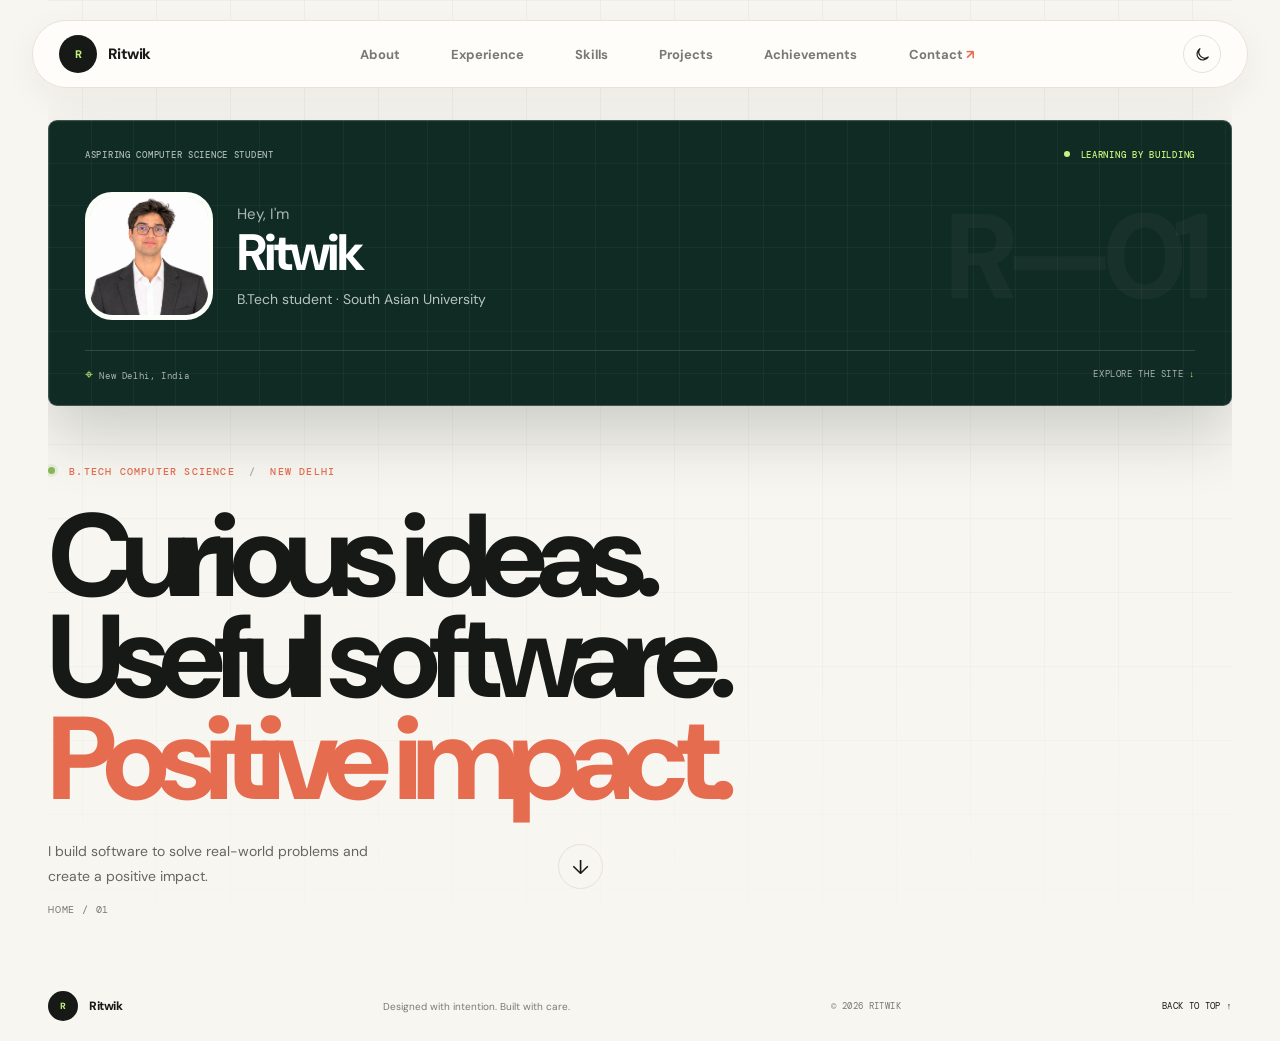
==== index.html @ ce810cea "Uploaded all the necessary files of my Portfolio" ====
<!doctype html>
<html lang="en">
  <head>
    <meta charset="UTF-8" />
    <meta name="viewport" content="width=device-width, initial-scale=1.0" />
    <meta name="description" content="Ritwik's portfolio: software projects, academic journey, and achievements." />
    <meta name="theme-color" content="#f8f6f1" />
    <title>Ritwik — Portfolio</title>
    <link rel="preconnect" href="https://fonts.googleapis.com" />
    <link rel="preconnect" href="https://fonts.gstatic.com" crossorigin />
    <link href="https://fonts.googleapis.com/css2?family=DM+Mono:wght@400;500&family=DM+Sans:wght@400;500;600;700;800&display=swap" rel="stylesheet" />
    <link rel="stylesheet" href="styles.css" />
    <script src="script.js" defer></script>
  </head>
  <body>
    <header class="site-header">
      <a class="brand" href="index.html" aria-label="Ritwik, home"><span class="brand-mark">R</span><span>Ritwik</span></a>
      <nav class="site-nav" id="primary-nav" aria-label="Main navigation">
        <a href="about.html">About</a>
        <a href="experience.html">Experience</a>
        <a href="skills.html">Skills</a>
        <a href="projects.html">Projects</a>
        <a href="achievements.html">Achievements</a>
        <a href="contact.html">Contact <span class="nav-arrow" aria-hidden="true">↗</span></a>
      </nav>
      <button class="theme-toggle" type="button" aria-label="Switch to dark mode" aria-pressed="false">
        <svg class="theme-icon theme-icon-moon" viewBox="0 0 24 24" aria-hidden="true"><path d="M20.2 15.6A8.5 8.5 0 0 1 8.4 3.8 8.6 8.6 0 1 0 20.2 15.6Z" /></svg>
        <svg class="theme-icon theme-icon-sun" viewBox="0 0 24 24" aria-hidden="true"><circle cx="12" cy="12" r="4" /><path d="M12 2v2m0 16v2M4.93 4.93l1.42 1.42m11.3 11.3 1.42 1.42M2 12h2m16 0h2M4.93 19.07l1.42-1.42m11.3-11.3 1.42-1.42" /></svg>
      </button>
      <button class="menu-toggle" type="button" aria-expanded="false" aria-controls="primary-nav">
        <span class="sr-only">Toggle navigation</span><span></span><span></span>
      </button>
    </header>

    <main>
      <section class="hero section-shell" id="home">
        <div class="hero-grid" aria-hidden="true"></div>
        <div class="floating-note note-database" aria-hidden="true">
          <svg viewBox="0 0 48 48" fill="none"><ellipse cx="24" cy="11" rx="14" ry="6" /><path d="M10 11v24c0 3.4 6.3 6 14 6s14-2.6 14-6V11M10 23c0 3.4 6.3 6 14 6s14-2.6 14-6" /></svg>
        </div>
        <div class="floating-note note-code" aria-hidden="true">&lt;/&gt;</div>
        <div class="floating-note note-spark" aria-hidden="true">
          <svg viewBox="0 0 48 48" fill="none"><path d="M24 4 28 20l16 4-16 4-4 16-4-16-16-4 16-4 4-16Z" /></svg>
        </div>
        <aside class="profile-card" aria-label="Introduction">
          <div class="card-topline"><span>ASPIRING COMPUTER SCIENCE STUDENT</span><span class="live-label"><span></span> LEARNING BY BUILDING</span></div>
          <div class="profile-main">
            <div class="avatar" aria-hidden="true">
              <span>R</span><img class="avatar-photo" src="main_img.PNG" alt="" /><span class="avatar-orbit"></span>
            </div>
            <div class="profile-intro">
              <p class="profile-greeting">Hey, I'm</p>
              <h2>Ritwik</h2>
              <p>B.Tech student · South Asian University</p>
            </div>
          </div>
          <div class="card-footer"><span><span class="pin-icon" aria-hidden="true">⌖</span> New Delhi, India</span><span>EXPLORE THE SITE <span aria-hidden="true">↓</span></span></div>
          <div class="card-decoration" aria-hidden="true">R—01</div>
        </aside>
        <div class="hero-copy">
          <p class="eyebrow"><span class="status-dot"></span> B.TECH COMPUTER SCIENCE <span class="eyebrow-divider">/</span> NEW DELHI</p>
          <h1>Curious ideas.<br />Useful software.<br /><span>Positive impact.</span></h1>
          <div class="hero-bottom">
            <p class="hero-description">I build software to solve real-world problems and create a positive impact.</p>
            <a class="round-link" href="projects.html" aria-label="Explore my projects"><span aria-hidden="true">↓</span></a>
          </div>
        </div>
        <div class="hero-index" aria-hidden="true">HOME / 01</div>
      </section>
    </main>

    <footer class="site-footer section-shell">
      <a class="brand footer-brand" href="index.html"><span class="brand-mark">R</span><span>Ritwik</span></a>
      <p>Designed with intention. Built with care.</p>
      <span>© <span id="current-year">2026</span> RITWIK</span>
      <a class="back-top" href="index.html">BACK TO TOP ↑</a>
    </footer>
  </body>
</html>
---- styles.css ----
:root {
  color-scheme: light;
  --paper: #f8f6f1;
  --ink: #171916;
  --muted: #777a72;
  --line: #e6e2d9;
  --orange: #e66c4f;
  --lime: #c5f47c;
  --forest: #102a24;
  --header-bg: rgba(255, 254, 251, .88);
  --surface: #fffefa;
  --section-alt: #f0eee7;
  --contact-bg: #ebe8de;
  --body-muted: #65675f;
  --tag-text: #72736a;
  --tag-border: #e4e1d9;
  --card-bg: rgba(255, 255, 255, .82);
  --feature-card-bg: linear-gradient(110deg, #fbf0df, #fffdfa 70%);
  --pill-bg: rgba(255, 255, 255, .7);
  --pill-ink: #102a24;
  --mark-bg: #fff;
  --grid-line: rgba(60, 55, 45, .045);
  --mono: "DM Mono", "Courier New", monospace;
  --sans: "DM Sans", Arial, sans-serif;
}

:root[data-theme="dark"] {
  color-scheme: dark;
  --paper: #121714;
  --ink: #f1f0e9;
  --muted: #b4b9b1;
  --line: #343c36;
  --orange: #f18469;
  --forest: #0c2821;
  --header-bg: rgba(27, 33, 29, .92);
  --surface: #1b211d;
  --section-alt: #1a211c;
  --contact-bg: #171d19;
  --body-muted: #c1c5bd;
  --tag-text: #c1c6bd;
  --tag-border: #3a433c;
  --card-bg: rgba(255, 255, 255, .045);
  --feature-card-bg: linear-gradient(110deg, #302a22, #242923 70%);
  --pill-bg: #29332c;
  --pill-ink: #e0e9df;
  --mark-bg: #29332c;
  --grid-line: rgba(220, 230, 215, .055);
}

* { box-sizing: border-box; }
html { scroll-behavior: smooth; scroll-padding-top: 100px; }
body {
  margin: 0;
  background: var(--paper);
  color: var(--ink);
  font-family: var(--sans);
  -webkit-font-smoothing: antialiased;
}
a { color: inherit; text-decoration: none; }
button { font: inherit; }
.sr-only {
  position: absolute;
  width: 1px;
  height: 1px;
  padding: 0;
  margin: -1px;
  overflow: hidden;
  clip: rect(0, 0, 0, 0);
  white-space: nowrap;
  border: 0;
}
.section-shell { width: min(1200px, calc(100% - 96px)); margin-inline: auto; }
.site-header {
  z-index: 20;
  position: absolute;
  top: 20px;
  left: 50%;
  transform: translateX(-50%);
  width: min(1240px, calc(100% - 64px));
  height: 68px;
  padding: 0 26px;
  display: flex;
  align-items: center;
  justify-content: space-between;
  border: 1px solid var(--line);
  border-radius: 50px;
  background: var(--header-bg);
  box-shadow: 0 10px 35px rgba(40, 35, 25, .055);
  backdrop-filter: blur(14px);
}
.brand { display: inline-flex; align-items: center; gap: 11px; font-size: 15px; font-weight: 800; letter-spacing: -.04em; }
.brand-mark {
  width: 38px;
  height: 38px;
  display: grid;
  place-items: center;
  border-radius: 50%;
  color: var(--lime);
  background: var(--ink);
  font-size: 11px;
  letter-spacing: -.04em;
}
.site-nav { display: flex; align-items: center; gap: clamp(24px, 4vw, 52px); }
.site-nav a { color: var(--muted); font-size: 13px; font-weight: 700; transition: color .2s ease; }
.site-nav a:hover, .site-nav a:focus-visible { color: var(--orange); }
.nav-arrow { color: var(--orange); }
.theme-toggle {
  width: 38px;
  height: 38px;
  display: grid;
  place-items: center;
  flex: none;
  border: 1px solid var(--line);
  border-radius: 50%;
  color: var(--ink);
  background: transparent;
  cursor: pointer;
  transition: color .2s, background .2s, border-color .2s;
}
.theme-toggle:hover { color: var(--orange); background: var(--surface); }
.theme-toggle:focus-visible, .menu-toggle:focus-visible, .site-nav a:focus-visible, a:focus-visible { outline: 2px solid var(--orange); outline-offset: 3px; }
.theme-icon { width: 17px; height: 17px; fill: none; stroke: currentColor; stroke-linecap: round; stroke-linejoin: round; stroke-width: 1.7; }
.theme-icon-sun { display: none; }
:root[data-theme="dark"] .theme-icon-moon { display: none; }
:root[data-theme="dark"] .theme-icon-sun { display: block; }
.menu-toggle { display: none; }

.hero {
  min-height: 0;
  height: auto;
  position: relative;
  padding-top: 120px;
  padding-bottom: 78px;
  display: flex;
  flex-direction: column;
  overflow: hidden;
}
.hero-grid, .contact-grid {
  position: absolute;
  inset: 0 calc((1200px - 100vw) / 2);
  pointer-events: none;
  background-image: linear-gradient(var(--grid-line) 1px, transparent 1px), linear-gradient(90deg, var(--grid-line) 1px, transparent 1px);
  background-size: 74px 74px;
  mask-image: linear-gradient(to bottom, black 0%, rgba(0,0,0,.7) 66%, transparent 100%);
}
.hero-copy { position: relative; z-index: 2; width: 100%; margin-top: 58px; }
.eyebrow {
  margin: 0;
  color: var(--orange);
  font: 500 10px/1.5 var(--mono);
  letter-spacing: .12em;
}
.hero .eyebrow { margin-bottom: 27px; }
.status-dot, .live-label span {
  width: 7px;
  height: 7px;
  display: inline-block;
  vertical-align: 1px;
  margin-right: 7px;
  border-radius: 50%;
  background: #88b958;
  box-shadow: 0 0 0 3px rgba(136, 185, 88, .14);
}
.eyebrow-divider { padding: 0 7px; color: #aaa69d; }
.hero h1 {
  margin: 0;
  font-size: clamp(76px, 9.2vw, 118px);
  line-height: .86;
  letter-spacing: -.092em;
  font-weight: 800;
  white-space: nowrap;
}
.hero h1 span { color: var(--orange); }
.hero-bottom { display: flex; align-items: end; justify-content: space-between; max-width: 555px; margin-top: 29px; }
.hero-description { width: 330px; margin: 0; color: var(--body-muted); font-size: 14px; line-height: 1.8; }
.round-link {
  width: 45px;
  height: 45px;
  display: grid;
  place-items: center;
  flex: none;
  border: 1px solid var(--line);
  border-radius: 50%;
  font-size: 20px;
  transition: color .2s, background .2s, transform .2s;
}
.round-link:hover { color: var(--paper); background: var(--ink); transform: translateY(3px); }
.profile-card {
  position: relative;
  z-index: 3;
  width: 100%;
  min-height: 0;
  padding: 28px 36px 22px;
  overflow: hidden;
  color: #fff;
  background-color: var(--forest);
  background-image: linear-gradient(rgba(255,255,255,.035) 1px, transparent 1px), linear-gradient(90deg, rgba(255,255,255,.035) 1px, transparent 1px);
  background-size: 42px 42px;
  border: 1px solid rgba(255,255,255,.2);
  border-radius: 9px;
  box-shadow: 0 28px 65px rgba(27, 38, 29, .2);
}
.card-topline, .card-footer { position: relative; z-index: 2; display: flex; justify-content: space-between; align-items: center; }
.card-topline { color: #a7b8ae; font: 500 9px var(--mono); letter-spacing: .08em; }
.live-label { color: var(--lime); }
.live-label span { width: 6px; height: 6px; margin-right: 5px; background: var(--lime); box-shadow: none; }
.profile-main { position: relative; z-index: 2; display: flex; align-items: center; gap: 24px; margin: 31px 0 30px; }
.avatar {
  position: relative;
  width: 128px;
  height: 128px;
  display: grid;
  place-items: center;
  flex: none;
  overflow: hidden;
  border: 5px solid rgba(255,255,255,.92);
  border-radius: 27px;
  background: #d7edbd;
  color: #22402e;
}
.avatar > span:first-child { font-size: 32px; font-weight: 800; letter-spacing: -.09em; }
.avatar-photo { position: absolute; z-index: 2; inset: 0; width: 100%; height: 100%; object-fit: cover; opacity: 0; }
.avatar-photo.is-loaded { opacity: 1; }
.avatar-orbit { position: absolute; width: 120px; height: 40px; border: 1px solid rgba(34,64,46,.3); border-radius: 50%; transform: rotate(-35deg); }
.profile-greeting { margin: 0 0 1px; color: #abb9b1; font-size: 15px; }
.profile-intro h2 { margin: 0; font-size: clamp(32px, 4vw, 54px); line-height: 1.1; letter-spacing: -.06em; }
.profile-intro > p:last-child { margin: 8px 0 0; color: #b7c4bd; font-size: 14px; }
.card-footer { border-top: 1px solid rgba(255,255,255,.14); padding-top: 14px; color: #a8b7ae; font: 9px var(--mono); letter-spacing: .07em; }
.card-footer span:last-child span { color: var(--lime); }
.pin-icon { color: var(--lime); font-size: 14px; }
.card-decoration { position: absolute; right: 30px; bottom: 70px; color: rgba(255,255,255,.035); font-size: 120px; font-weight: 800; letter-spacing: -.1em; }
.hero-index { position: absolute; left: 0; bottom: 51px; color: var(--muted); font: 10px var(--mono); letter-spacing: .08em; }
.hero .floating-note {
  display: none;
}
.floating-note {
  position: absolute;
  z-index: 1;
  width: 75px;
  height: 75px;
  display: grid;
  place-items: center;
  color: #fffdf7;
  opacity: .8;
  transform: rotate(-12deg);
}
.floating-note svg { width: 42px; stroke: currentColor; stroke-width: 1.7; }
.note-database { top: 170px; right: 40px; background: #e6a181; transform: rotate(12deg); }
.note-code { top: 405px; right: 51%; background: #d7c6de; font: 18px var(--mono); transform: rotate(7deg); }
.note-spark { top: 248px; right: 9%; background: #d4dfca; transform: rotate(-9deg); }

.content-section { padding-top: 122px; padding-bottom: 126px; }
.page-main { min-height: calc(100vh - 110px); padding-top: 118px; }
.page-hero { padding-top: 36px; padding-bottom: 42px; border-bottom: 1px solid var(--line); }
.page-hero h1 { max-width: 1000px; margin: 20px 0 12px; font-size: clamp(48px, 8vw, 88px); line-height: .96; letter-spacing: -.08em; }
.page-hero h1 span { color: var(--orange); }
.page-hero > p:last-child { max-width: 720px; margin: 0; color: var(--body-muted); font-size: 15px; line-height: 1.8; }
.page-content { padding-top: 54px; padding-bottom: 90px; }
.page-main .projects { padding-top: 0; padding-bottom: 90px; }
.page-main .credentials { padding-top: 0; padding-bottom: 90px; }
.page-main .contact-area { margin-top: 12px; }
.site-nav a[aria-current="page"] { color: var(--ink); }
.section-heading { display: flex; justify-content: space-between; align-items: center; padding-bottom: 19px; border-bottom: 1px solid var(--line); }
.section-number { color: var(--muted); font: 10px var(--mono); }
.about-layout { display: grid; grid-template-columns: 1.05fr .75fr; gap: 10%; padding-top: 47px; }
.about-layout h2, .experience-layout > h2, .projects-heading h2 {
  margin: 0;
  font-size: clamp(42px, 6vw, 72px);
  line-height: .98;
  letter-spacing: -.075em;
}
.about-layout h2 span, .experience-layout > h2 span, .projects-heading h2 span { color: var(--orange); }
.about-copy { padding-top: 6px; color: var(--body-muted); font-size: 14px; line-height: 1.85; }
.about-copy p { margin: 0 0 15px; }
.text-link { display: inline-flex; gap: 14px; align-items: center; margin-top: 8px; color: var(--ink); font-size: 12px; font-weight: 700; }
.text-link span { color: var(--orange); font-size: 17px; }
.stat-row { display: grid; grid-template-columns: repeat(3, 1fr) 1fr; gap: 20px; margin-top: 83px; padding-top: 21px; border-top: 1px solid var(--line); }
.stat { display: flex; flex-direction: column; gap: 7px; }
.stat strong { font-size: 42px; line-height: 1; letter-spacing: -.08em; }
.stat strong span { color: var(--orange); }
.stat > span { color: var(--muted); font: 9px var(--mono); letter-spacing: .07em; }
.stat-note { align-self: end; justify-self: end; margin: 0; color: var(--muted); font-size: 12px; line-height: 1.6; text-align: right; }

.experience { padding-top: 75px; background: var(--section-alt); box-shadow: 0 0 0 100vmax var(--section-alt); clip-path: inset(0 -100vmax); }
.experience-layout { display: grid; grid-template-columns: .8fr 1.2fr; gap: 10%; padding-top: 50px; }
.timeline-item { display: grid; grid-template-columns: 120px 1fr; gap: 20px; padding: 0 0 30px; margin-bottom: 29px; border-bottom: 1px solid var(--line); }
.timeline-item:last-child { margin-bottom: 0; border: 0; }
.timeline-date { padding-top: 4px; color: var(--muted); font: 9px var(--mono); letter-spacing: .05em; }
.timeline-item h3 { margin: 0 0 10px; font-size: 16px; letter-spacing: -.03em; }
.timeline-company { color: var(--muted); font-size: 13px; font-weight: 500; }
.timeline-item p { max-width: 480px; margin: 0; color: var(--body-muted); font-size: 12px; line-height: 1.75; }
.tag-list { display: flex; flex-wrap: wrap; gap: 7px; margin-top: 14px; }
.tag-list span { padding: 6px 9px; border: 1px solid var(--tag-border); border-radius: 3px; color: var(--tag-text); font: 9px var(--mono); }
.experience .tag-list span { border-color: var(--line); }
.education-section { padding-top: 56px; padding-bottom: 48px; }
.education-grid { display: grid; grid-template-columns: 1fr 1fr; gap: 16px; padding-top: 27px; }
.education-card { min-height: 295px; padding: 25px 27px; border: 1px solid var(--line); border-radius: 8px; background: var(--surface); }
.education-current { border-top: 3px solid var(--orange); }
.education-card-top { display: flex; justify-content: space-between; align-items: center; margin-bottom: 24px; }
.education-index { color: var(--orange); font: 12px var(--mono); }
.education-status { padding: 7px 10px; border: 1px solid var(--line); border-radius: 20px; color: var(--muted); font: 8px var(--mono); letter-spacing: .06em; }
.education-card > .eyebrow { margin-bottom: 10px; }
.education-card h2 { margin: 0 0 9px; font-size: clamp(24px, 3vw, 35px); line-height: 1.05; letter-spacing: -.055em; }
.education-card h3 { margin: 0 0 15px; color: var(--body-muted); font-size: 13px; font-weight: 600; }
.education-card h3 span { color: var(--muted); font-weight: 400; }
.education-card > p:not(.eyebrow) { max-width: 450px; margin: 0; color: var(--muted); font-size: 12px; line-height: 1.7; }
.education-card .tag-list span { border-color: var(--line); }
.community-panel { display: grid; grid-template-columns: .82fr 1.18fr; gap: 56px; margin-bottom: 85px; padding: 42px 48px; border-radius: 12px; background: var(--forest); color: #fff; }
.community-intro .eyebrow { color: var(--lime); }
.community-intro h2 { margin: 22px 0 15px; font-size: clamp(30px, 4vw, 48px); line-height: 1; letter-spacing: -.07em; }
.community-intro > p:last-child { max-width: 290px; margin: 0; color: #bac6bf; font-size: 12px; line-height: 1.7; }
.community-list { align-self: center; }
.community-item { display: grid; grid-template-columns: 35px 1fr; gap: 13px; padding: 17px 0; border-bottom: 1px solid rgba(255,255,255,.15); }
.community-item:first-child { padding-top: 0; }
.community-item:last-child { padding-bottom: 0; border-bottom: 0; }
.community-item > span { padding-top: 2px; color: var(--lime); font: 10px var(--mono); }
.community-item h3 { margin: 0 0 5px; font-size: 14px; letter-spacing: -.02em; }
.community-item p { margin: 0; color: #bac6bf; font-size: 11px; line-height: 1.6; }
.skills-page-grid { display: grid; grid-template-columns: 1fr 1fr; gap: 15px; padding-top: 54px; padding-bottom: 90px; }
.skills-card { position: relative; min-height: 250px; padding: 28px; overflow: hidden; border: 1px solid var(--line); border-radius: 8px; background: var(--section-alt); }
.skills-card-index { position: absolute; top: 24px; right: 25px; color: var(--muted); font: 10px var(--mono); }
.skills-card h2 { margin: 24px 0 0; font-size: clamp(25px, 3vw, 38px); line-height: 1.02; letter-spacing: -.065em; }
.skills-card .skill-chips { justify-content: flex-start; margin-top: 25px; }
.skills-card .skill-chips span { border-color: var(--line); color: var(--body-muted); }
.skills-band { padding: 33px 0 37px; background: var(--forest); color: white; }
.skills-inner { display: flex; align-items: center; justify-content: space-between; gap: 40px; }
.skills-band .eyebrow { flex: none; color: var(--lime); }
.skill-chips { display: flex; justify-content: end; flex-wrap: wrap; gap: 9px; }
.skill-chips span { padding: 9px 13px; border: 1px solid rgba(255,255,255,.2); border-radius: 30px; color: #d8e0db; font-size: 10px; }

.projects { padding-top: 122px; }
.projects-heading { display: flex; justify-content: space-between; align-items: end; padding: 41px 0 38px; }
.projects-heading > p { margin: 0 0 5px; color: var(--muted); font-size: 12px; line-height: 1.7; }
.project-grid { display: grid; grid-template-columns: 1fr 1fr; gap: 48px 24px; }
.project-card { min-width: 0; }
.project-large { grid-column: 1 / -1; }
.project-visual {
  position: relative;
  height: 295px;
  display: block;
  overflow: hidden;
  border-radius: 4px;
}
.project-large .project-visual { height: 390px; }
.visual-label { position: absolute; z-index: 2; top: 20px; left: 22px; color: rgba(30,35,29,.62); font: 9px var(--mono); letter-spacing: .1em; }
.visual-finstep { background: linear-gradient(135deg, #d9e8d2, #edf0df 70%); }
.finstep-wordmark { position: absolute; top: 28%; left: 10%; color: #183c2b; font-size: clamp(34px, 5vw, 58px); font-weight: 800; letter-spacing: -.09em; }
.finstep-wordmark span { color: #6fae6b; }
.finstep-caption { position: absolute; left: 11%; bottom: 17%; color: #58705d; font-size: 15px; font-weight: 600; line-height: 1.35; }
.finstep-ui { position: absolute; top: 22%; right: 8%; width: 49%; padding: 18px; border: 1px solid rgba(32,64,43,.12); border-radius: 8px; background: rgba(255,255,255,.82); box-shadow: 0 15px 40px rgba(32,64,43,.11); color: #58665a; font: 8px var(--mono); letter-spacing: .04em; }
.finstep-ui > span:first-child { display: flex; justify-content: space-between; gap: 8px; padding-bottom: 15px; border-bottom: 1px solid #e8ede4; }
.finstep-ui b { color: #78a873; font-size: 7px; }
.finstep-ui > span:last-child { display: block; margin-top: 11px; color: #7f9180; font-size: 7px; }
.finstep-bars { height: 75px; display: flex; align-items: end; gap: 7px; padding-top: 12px; }
.finstep-bars i { flex: 1; min-height: 25%; border-radius: 3px 3px 0 0; background: #9dc899; }
.finstep-bars i:nth-child(2) { height: 48%; }
.finstep-bars i:nth-child(3) { height: 37%; }
.finstep-bars i:nth-child(4) { height: 70%; }
.finstep-bars i:nth-child(5) { height: 56%; }
.finstep-bars i:nth-child(6) { height: 88%; background: #69a86d; }
.finstep-bars i:nth-child(7) { height: 67%; }
.visual-donation { background: #f0dfd6; }
.donation-cross { position: absolute; top: 22%; left: 18%; width: 96px; height: 96px; display: grid; place-items: center; border-radius: 26px; background: #fff9f3; color: #df735e; font-size: 83px; font-weight: 400; line-height: 1; box-shadow: 0 14px 30px rgba(104,58,43,.1); }
.donation-title { position: absolute; top: 28%; right: 15%; color: #5c514b; font-size: clamp(22px, 3.2vw, 36px); font-weight: 800; line-height: .96; letter-spacing: -.08em; }
.donation-records { position: absolute; right: 15%; bottom: 17%; width: 55%; display: grid; gap: 8px; }
.donation-records i { height: 8px; border-radius: 10px; background: rgba(255,255,255,.8); }
.donation-records i:nth-child(2) { width: 78%; }
.donation-records i:nth-child(3) { width: 90%; }
.donation-records i:nth-child(4) { width: 63%; }
.visual-rover { background: #e2e8d9; }
.rover-art { position: absolute; top: 35%; left: 16%; width: 68%; height: 80px; display: flex; align-items: center; justify-content: space-between; }
.rover-wheel { width: 39px; height: 57px; border: 6px solid #384b3c; border-radius: 14px; background: #9eac95; }
.rover-chassis { position: absolute; left: 20%; right: 20%; height: 45px; border-radius: 10px; background: #758c70; box-shadow: inset 0 -7px rgba(24, 53, 38, .13); }
.rover-sensor { position: absolute; top: 0; left: 50%; width: 44px; height: 20px; border: 4px solid #304a3b; border-radius: 50%; background: #e0e8d7; transform: translate(-50%, -40%); }
.rover-caption { position: absolute; bottom: 18%; left: 18%; color: #4b624d; font: 10px var(--mono); letter-spacing: .1em; }
.visual-radar { background: #122c25; }
.visual-radar .visual-label { color: rgba(255,255,255,.62); }
.radar-scope { position: absolute; top: 18%; left: 13%; width: 190px; height: 190px; overflow: hidden; border: 1px solid rgba(197,244,124,.45); border-radius: 50%; background: repeating-radial-gradient(circle, transparent 0 31px, rgba(197,244,124,.2) 32px 33px), linear-gradient(90deg, transparent calc(50% - .5px), rgba(197,244,124,.22) 50%, transparent calc(50% + .5px)), linear-gradient(transparent calc(50% - .5px), rgba(197,244,124,.22) 50%, transparent calc(50% + .5px)); }
.radar-scope::before, .radar-scope::after { position: absolute; inset: 25%; border: 1px solid rgba(197,244,124,.2); border-radius: 50%; content: ""; }
.radar-scope::after { inset: 0; }
.radar-scope b { position: absolute; inset: 0; border-radius: 50%; background: conic-gradient(from 25deg, transparent 0deg, rgba(197,244,124,.38) 50deg, transparent 52deg); }
.radar-scope i { position: absolute; z-index: 1; width: 6px; height: 6px; border-radius: 50%; background: var(--lime); box-shadow: 0 0 10px var(--lime); }
.radar-scope i:nth-child(1) { top: 28%; left: 64%; }
.radar-scope i:nth-child(2) { top: 59%; left: 72%; }
.radar-scope i:nth-child(3) { top: 69%; left: 38%; }
.radar-caption { position: absolute; top: 39%; right: 11%; color: #e7f1e7; font-size: 19px; font-weight: 800; line-height: 1.05; letter-spacing: -.05em; }
.visual-drone { background: linear-gradient(135deg, #e8dfd3, #dce5d8); }
.drone-frame { position: absolute; top: 48%; left: 48%; width: 220px; height: 170px; transform: translate(-50%, -50%); }
.drone-arm { position: absolute; z-index: 1; top: 50%; left: 50%; width: 100px; height: 7px; border-radius: 8px; background: #6a7968; transform-origin: left center; }
.drone-arm:nth-child(1) { transform: rotate(42deg); }
.drone-arm:nth-child(2) { transform: rotate(138deg); }
.drone-arm:nth-child(3) { transform: rotate(222deg); }
.drone-arm:nth-child(4) { transform: rotate(318deg); }
.drone-motor { position: absolute; z-index: 2; width: 38px; height: 38px; border: 5px solid #536652; border-radius: 50%; background: #f0ede3; box-shadow: inset 0 0 0 5px #aab79e; }
.drone-motor:nth-child(5) { top: 8px; left: 8px; }
.drone-motor:nth-child(6) { top: 8px; right: 8px; }
.drone-motor:nth-child(7) { bottom: 8px; left: 8px; }
.drone-motor:nth-child(8) { right: 8px; bottom: 8px; }
.drone-body { position: absolute; z-index: 3; top: 67px; left: 84px; width: 52px; height: 38px; border-radius: 15px; background: #dc795d; box-shadow: 0 7px 14px rgba(67, 55, 44, .16); }
.drone-controller { position: absolute; z-index: 4; top: 77px; left: 98px; width: 24px; height: 18px; border: 2px solid #405543; border-radius: 5px; background: #c5f47c; }
.drone-caption { position: absolute; right: 10%; bottom: 17%; color: #526451; font: 9px/1.5 var(--mono); letter-spacing: .08em; text-align: right; }
.orbit-sun { position: absolute; top: 39%; left: 51%; width: 76px; height: 76px; border-radius: 50%; background: #e87855; box-shadow: 0 0 0 15px rgba(232,120,85,.11), 0 0 0 32px rgba(232,120,85,.07); }
.orbit-ring { position: absolute; top: 50%; left: 50%; border: 1px solid rgba(43,68,51,.34); border-radius: 50%; transform: translate(-50%,-50%) rotate(-22deg); }
.ring-one { width: 430px; height: 175px; }
.ring-two { width: 570px; height: 255px; transform: translate(-50%,-50%) rotate(31deg); }
.orbit-caption { position: absolute; right: 12%; bottom: 16%; color: #354c3c; font-size: 18px; font-weight: 700; line-height: 1.15; letter-spacing: -.05em; }
.visual-fieldnotes { display: grid; place-items: center; background: #ead9cc; }
.fieldnotes-paper { width: 190px; height: 220px; display: flex; flex-direction: column; justify-content: space-between; padding: 20px; transform: rotate(-7deg); color: #34372d; background: #f7f0e2; box-shadow: 8px 16px 35px rgba(67,49,38,.13); }
.fieldnotes-paper > span:first-child { font-size: 28px; font-weight: 800; line-height: .85; letter-spacing: -.08em; }
.paper-line { height: 1px; background: #d4cbb9; }
.paper-scribble { color: #81846f; font: 11px/1.5 var(--mono); }
.visual-common { background: #d5e0dc; }
.common-title { position: absolute; top: 29%; left: 13%; font-size: clamp(38px, 5vw, 61px); font-weight: 800; line-height: .85; letter-spacing: -.09em; }
.common-title span { color: var(--orange); }
.common-stamp { position: absolute; right: 15%; top: 27%; width: 81px; height: 81px; display: grid; place-items: center; border: 1px solid #566e61; border-radius: 50%; color: #566e61; font: 9px/1.4 var(--mono); text-align: center; transform: rotate(12deg); }
.project-meta { display: flex; justify-content: space-between; gap: 16px; margin-top: 17px; }
.project-meta h3 { margin: 0 0 5px; font-size: 14px; letter-spacing: -.03em; }
.project-meta p { margin: 0; color: var(--muted); font-size: 11px; line-height: 1.65; }
.project-year { padding-top: 2px; color: var(--muted); font: 9px var(--mono); }
.project-card .tag-list { margin-top: 11px; }
.project-card .tag-list span { padding: 5px 8px; }

.credentials { padding-top: 100px; }
.credentials-heading { display: flex; justify-content: space-between; align-items: center; gap: 20px; padding: 30px 0 27px; }
.credentials-heading h2 { margin: 0; font-size: clamp(42px, 6vw, 66px); line-height: 1; letter-spacing: -.075em; }
.credentials-heading h2 span { color: var(--orange); }
.credentials-heading > p { margin: 0; padding: 13px 17px; border: 1px solid var(--line); border-radius: 30px; background: var(--pill-bg); color: var(--pill-ink); font-size: 10px; font-weight: 800; white-space: nowrap; }
.credentials-heading > p span { color: #a7a499; }
.credential-grid { display: grid; grid-template-columns: 1fr 1fr; gap: 12px; }
.credential-card { display: flex; align-items: center; gap: 17px; min-height: 145px; padding: 19px 20px; border: 1px solid var(--line); border-radius: 8px; background: var(--card-bg); }
.credential-featured { grid-column: 1 / -1; background: var(--feature-card-bg); }
.credential-mark { width: 52px; height: 52px; display: grid; place-items: center; flex: none; border: 1px solid var(--line); border-radius: 9px; background: var(--mark-bg); color: var(--forest); font-size: 23px; font-weight: 800; }
.aws-mark { color: #f27b13; }
.databricks-mark { color: #ff493d; font-size: 33px; }
.security-mark { color: #233a55; }
.django-mark { color: #0c362a; font-size: 24px; letter-spacing: -.08em; }
.research-mark { border: 0; background: var(--forest); color: var(--lime); font-size: 17px; }
.credential-info { min-width: 0; flex: 1; }
.credential-info .eyebrow { margin-bottom: 5px; font-weight: 700; }
.credential-info h3 { margin: 0 0 6px; font-size: 16px; letter-spacing: -.035em; }
.credential-info > p:last-child { margin: 0; color: var(--muted); font-size: 12px; line-height: 1.6; }
.credential-date { align-self: flex-start; flex: none; padding: 9px 11px; border: 1px solid var(--line); border-radius: 24px; color: var(--pill-ink); background: var(--pill-bg); font-size: 10px; font-weight: 700; }

.contact-area { position: relative; padding: 39px 0 0; overflow: hidden; background: var(--contact-bg); }
.contact-grid { inset: 0; background-size: 62px 62px; opacity: .65; mask-image: linear-gradient(to bottom, transparent, black 35%, transparent); }
.contact-panel { position: relative; z-index: 1; display: flex; align-items: center; justify-content: space-between; gap: 35px; min-height: 310px; padding: 48px 56px; overflow: hidden; border-radius: 30px; background: var(--forest); color: white; }
.contact-copy { max-width: 760px; }
.contact-copy h2 { margin: 24px 0 2px; font-size: clamp(38px, 5vw, 73px); line-height: 1.09; letter-spacing: -.065em; }
.contact-copy > p:last-child { max-width: 770px; margin: 0; color: #bac6bf; font-size: 15px; line-height: 1.6; }
.contact-actions { display: flex; align-items: center; gap: 10px; flex: none; }
.contact-action { display: inline-flex; align-items: center; justify-content: center; gap: 10px; min-width: 112px; padding: 17px 19px; border: 1px solid rgba(255,255,255,.23); border-radius: 35px; color: white; background: rgba(255,255,255,.08); font-size: 13px; font-weight: 800; white-space: nowrap; transition: transform .2s, background .2s, color .2s; }
.contact-action:hover { transform: translateY(-2px); background: rgba(255,255,255,.16); }
.contact-action.contact-email { border-color: var(--lime); color: var(--ink); background: var(--lime); }
.contact-action.contact-email:hover { background: #d3ffa0; }
.site-footer { position: relative; z-index: 1; display: flex; justify-content: space-between; align-items: center; gap: 20px; padding: 24px 0 20px; }
.footer-brand { font-size: 12px; }
.footer-brand .brand-mark { width: 30px; height: 30px; font-size: 9px; }
.site-footer > p { margin: 0; color: var(--muted); font-size: 10px; }
.site-footer > span, .back-top { color: var(--muted); font: 9px var(--mono); letter-spacing: .04em; }
.back-top { color: var(--ink); }

@media (min-width: 1500px) {
  .hero { min-height: 900px; }
}
@media (max-width: 900px) {
  .section-shell { width: min(100% - 60px, 720px); }
  .hero { height: auto; min-height: 0; padding-top: 120px; padding-bottom: 70px; }
  .hero-copy { width: 100%; }
  .hero h1 { font-size: clamp(76px, 10vw, 108px); }
  .profile-card { width: 100%; }
  .hero-index { bottom: 60px; }
  .note-code { right: 47%; top: 420px; }
  .about-layout, .experience-layout { grid-template-columns: 1fr 1fr; gap: 7%; }
  .timeline-item { grid-template-columns: 90px 1fr; gap: 14px; }
  .community-panel { grid-template-columns: .8fr 1.2fr; gap: 26px; padding: 35px; }
  .skills-inner { align-items: flex-start; flex-direction: column; gap: 19px; }
  .skill-chips { justify-content: flex-start; }
  .project-large .project-visual { height: 340px; }
  .credentials-heading { align-items: flex-start; flex-direction: column; }
  .credentials-heading > p { white-space: normal; }
  .contact-panel { align-items: flex-start; flex-direction: column; gap: 28px; padding: 37px 32px; }
  .contact-actions { flex-wrap: wrap; }
}
@media (max-width: 620px) {
  html { scroll-padding-top: 78px; }
  .section-shell { width: calc(100% - 40px); }
  .site-header { top: 12px; width: calc(100% - 28px); height: 58px; padding: 0 15px; }
  .brand { gap: 8px; font-size: 13px; }
  .brand-mark { width: 33px; height: 33px; }
  .theme-toggle { width: 36px; height: 36px; margin-left: auto; margin-right: 9px; }
  .menu-toggle {
    display: flex;
    width: 39px;
    height: 39px;
    flex-direction: column;
    justify-content: center;
    align-items: center;
    gap: 5px;
    border: 1px solid var(--line);
    border-radius: 50%;
    background: transparent;
    cursor: pointer;
  }
  .menu-toggle > span:not(.sr-only) { width: 14px; height: 1px; background: var(--ink); }
  .site-nav {
    position: absolute;
    top: 66px;
    right: 0;
    left: 0;
    display: none;
    flex-direction: column;
    align-items: stretch;
    gap: 0;
    padding: 8px 17px;
    border: 1px solid var(--line);
    border-radius: 18px;
    background: var(--surface);
    box-shadow: 0 14px 35px rgba(40,35,25,.1);
  }
  .site-nav.is-open { display: flex; }
  .site-nav a { padding: 13px 4px; border-bottom: 1px solid var(--line); }
  .site-nav a:last-child { border-bottom: 0; }
  .page-main { padding-top: 102px; }
  .page-hero { padding-top: 29px; padding-bottom: 30px; }
  .page-hero h1 { margin-top: 16px; font-size: clamp(42px, 11vw, 62px); }
  .page-hero > p:last-child { font-size: 13px; }
  .page-content { padding-top: 36px; padding-bottom: 60px; }
  .hero { min-height: 0; padding-top: 96px; padding-bottom: 58px; }
  .hero-grid { background-size: 56px 56px; }
  .hero-copy { width: 100%; margin-top: 42px; }
  .hero .eyebrow { max-width: 275px; margin-bottom: 25px; font-size: 9px; line-height: 1.8; }
  .hero h1 { font-size: clamp(43px, 12.2vw, 56px); }
  .hero-bottom { max-width: 100%; align-items: center; margin-top: 24px; }
  .hero-description { width: min(290px, calc(100% - 60px)); font-size: 12px; }
  .round-link { width: 39px; height: 39px; }
  .profile-card { width: 100%; padding: 19px 17px 15px; }
  .profile-main { gap: 16px; margin: 23px 0; }
  .avatar { width: 106px; height: 106px; border-radius: 25px; }
  .avatar > span:first-child { font-size: 27px; }
  .profile-intro h2 { font-size: 34px; }
  .profile-intro > p:last-child { font-size: 11px; }
  .card-footer { font-size: 8px; }
  .card-decoration { font-size: 85px; }
  .hero-index { display: none; }
  .floating-note { display: none; width: 52px; height: 52px; }
  .floating-note svg { width: 30px; }
  .note-database { top: 105px; right: 10px; }
  .note-code { top: 445px; right: 8%; }
  .note-spark { top: 460px; right: auto; left: 4%; }
  .content-section { padding-top: 78px; padding-bottom: 83px; }
  .section-heading { padding-bottom: 14px; }
  .eyebrow { font-size: 9px; }
  .about-layout, .experience-layout { grid-template-columns: 1fr; gap: 27px; padding-top: 33px; }
  .education-section { padding-top: 40px; padding-bottom: 30px; }
  .education-grid, .skills-page-grid { grid-template-columns: 1fr; gap: 12px; }
  .education-card { min-height: 0; padding: 22px; }
  .education-card-top { margin-bottom: 19px; }
  .community-panel { grid-template-columns: 1fr; gap: 25px; margin-bottom: 55px; padding: 29px 22px; }
  .community-intro h2 { font-size: 37px; }
  .skills-page-grid { padding-top: 34px; padding-bottom: 60px; }
  .skills-card { min-height: 220px; padding: 23px; }
  .about-layout h2, .experience-layout > h2, .projects-heading h2 { font-size: clamp(45px, 12vw, 62px); }
  .about-copy { font-size: 13px; }
  .stat-row { grid-template-columns: repeat(3, 1fr); gap: 12px; margin-top: 50px; }
  .stat strong { font-size: 34px; }
  .stat > span { font-size: 7px; }
  .stat-note { display: none; }
  .experience { padding-top: 47px; }
  .timeline { padding-top: 5px; }
  .timeline-item { grid-template-columns: 1fr; gap: 8px; padding-bottom: 23px; margin-bottom: 23px; }
  .timeline-date { font-size: 9px; }
  .timeline-item h3 { font-size: 15px; }
  .timeline-item p { font-size: 11px; }
  .skills-band { padding: 27px 0; }
  .skill-chips { gap: 7px; }
  .skill-chips span { padding: 8px 10px; font-size: 9px; }
  .projects { padding-top: 79px; }
  .projects-heading { align-items: flex-start; flex-direction: column; gap: 13px; padding: 33px 0 26px; }
  .projects-heading > p { font-size: 11px; }
  .project-grid { grid-template-columns: 1fr; gap: 32px; }
  .project-large { grid-column: auto; }
  .project-visual, .project-large .project-visual { height: 280px; }
  .finstep-wordmark { font-size: 35px; }
  .finstep-ui { right: 6%; width: 56%; padding: 12px; }
  .finstep-bars { height: 59px; gap: 4px; }
  .finstep-caption { left: 10%; bottom: 14%; font-size: 12px; }
  .donation-cross { top: 23%; left: 11%; width: 76px; height: 76px; font-size: 65px; }
  .donation-title { right: 9%; font-size: 28px; }
  .project-meta h3 { font-size: 13px; }
  .project-meta p { max-width: 270px; line-height: 1.5; }
  .credentials { padding-top: 78px; }
  .credentials-heading { padding: 27px 0 21px; }
  .credentials-heading h2 { font-size: clamp(42px, 11vw, 58px); }
  .credential-grid { grid-template-columns: 1fr; gap: 10px; }
  .credential-featured { grid-column: auto; }
  .credential-card { min-height: 0; gap: 12px; padding: 16px 13px; }
  .credential-mark { width: 43px; height: 43px; font-size: 20px; }
  .credential-info h3 { font-size: 13px; }
  .credential-info .eyebrow { font-size: 8px; }
  .credential-info > p:last-child { font-size: 10px; }
  .credential-date { padding: 7px 8px; font-size: 8px; }
  .contact-area { padding-top: 24px; }
  .contact-panel { gap: 25px; padding: 30px 22px; border-radius: 20px; }
  .contact-copy h2 { margin: 17px 0 9px; font-size: clamp(37px, 10vw, 53px); }
  .contact-copy > p:last-child { font-size: 12px; }
  .contact-actions { gap: 8px; }
  .contact-action { min-width: 0; padding: 13px 15px; font-size: 11px; }
  .site-footer { display: grid; grid-template-columns: 1fr 1fr; row-gap: 17px; }
  .site-footer > p { text-align: right; }
  .site-footer > span { font-size: 8px; }
  .back-top { justify-self: end; font-size: 8px; }
}
@media (prefers-reduced-motion: reduce) {
  *, *::before, *::after { scroll-behavior: auto !important; transition-duration: .01ms !important; animation-duration: .01ms !important; animation-iteration-count: 1 !important; }
}
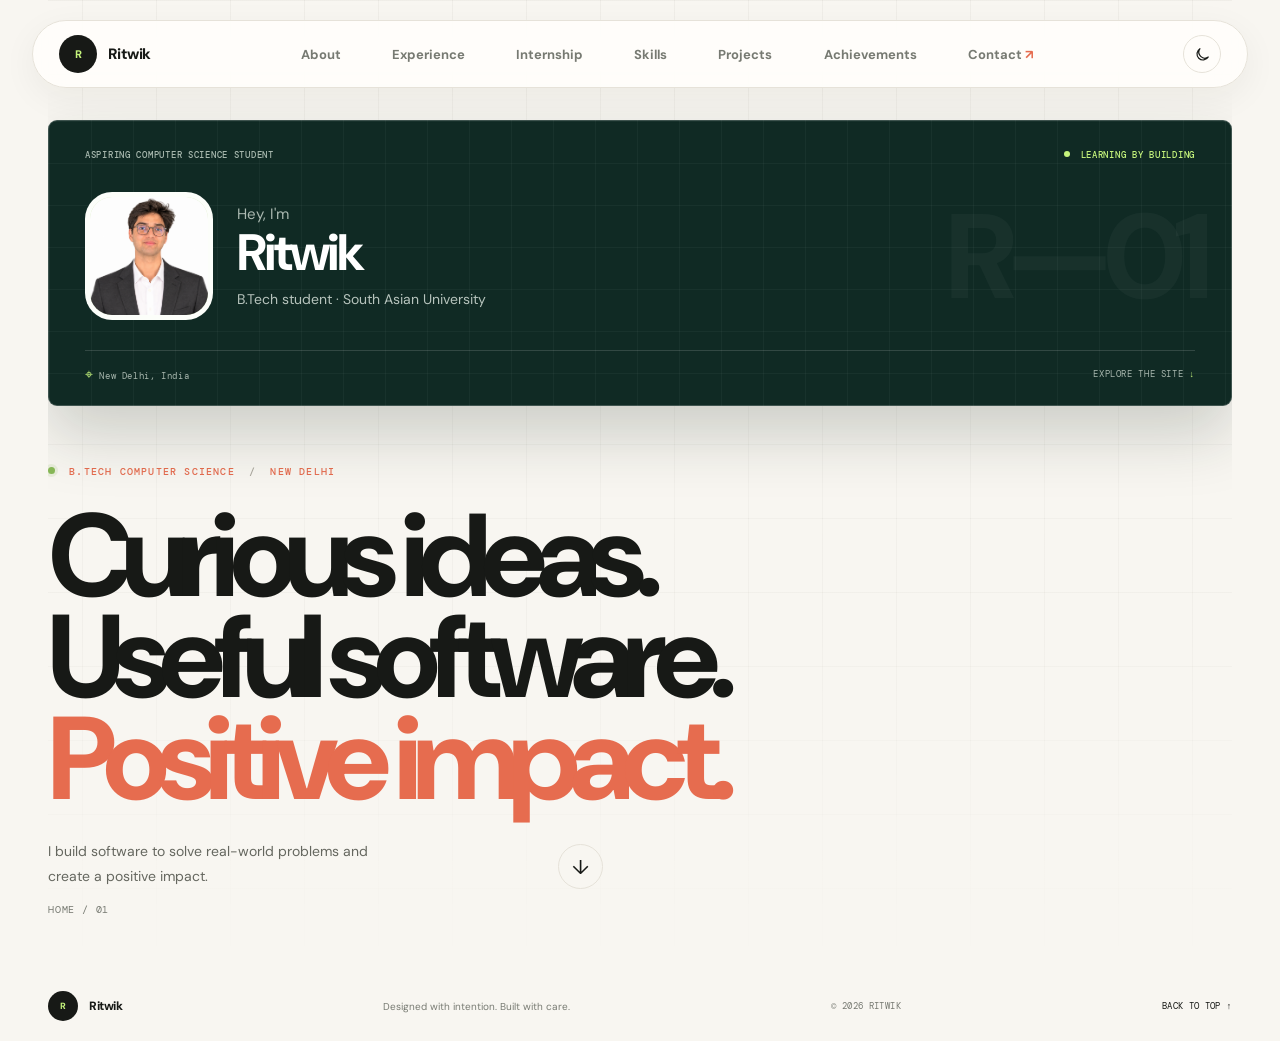
==== commit d1e50517: "Added Internship.html to the portfolio" ====
--- a/index.html
+++ b/index.html
@@ -18,6 +18,7 @@
       <nav class="site-nav" id="primary-nav" aria-label="Main navigation">
         <a href="about.html">About</a>
         <a href="experience.html">Experience</a>
+        <a href="internship.html">Internship</a>
         <a href="skills.html">Skills</a>
         <a href="projects.html">Projects</a>
         <a href="achievements.html">Achievements</a>
--- a/styles.css
+++ b/styles.css
@@ -229,6 +229,14 @@
 .card-footer span:last-child span { color: var(--lime); }
 .pin-icon { color: var(--lime); font-size: 14px; }
 .card-decoration { position: absolute; right: 30px; bottom: 70px; color: rgba(255,255,255,.035); font-size: 120px; font-weight: 800; letter-spacing: -.1em; }
+.internship-feature { padding-top: 36px; padding-bottom: 90px; }
+.internship-card { min-height: 370px; padding: 34px 48px 24px; }
+.internship-card .profile-main { margin: 42px 0 40px; }
+.internship-card .avatar { width: 140px; height: 140px; background: #f8f6f1; }
+.internship-card .internship-company-mark > span { color: #4285f4; font-size: 64px; font-weight: 800; }
+.internship-card .profile-intro h1 { margin: 0; font-size: clamp(42px, 7vw, 72px); line-height: 1.1; letter-spacing: -.06em; }
+.internship-card .profile-intro > p:last-child { font-size: 14px; }
+.internship-card .card-decoration { right: 40px; bottom: 35px; font-size: clamp(100px, 18vw, 180px); }
 .hero-index { position: absolute; left: 0; bottom: 51px; color: var(--muted); font: 10px var(--mono); letter-spacing: .08em; }
 .hero .floating-note {
   display: none;
@@ -481,9 +489,7 @@
   .contact-panel { align-items: flex-start; flex-direction: column; gap: 28px; padding: 37px 32px; }
   .contact-actions { flex-wrap: wrap; }
 }
-@media (max-width: 620px) {
-  html { scroll-padding-top: 78px; }
-  .section-shell { width: calc(100% - 40px); }
+@media (max-width: 850px) {
   .site-header { top: 12px; width: calc(100% - 28px); height: 58px; padding: 0 15px; }
   .brand { gap: 8px; font-size: 13px; }
   .brand-mark { width: 33px; height: 33px; }
@@ -520,6 +526,10 @@
   .site-nav.is-open { display: flex; }
   .site-nav a { padding: 13px 4px; border-bottom: 1px solid var(--line); }
   .site-nav a:last-child { border-bottom: 0; }
+}
+@media (max-width: 620px) {
+  html { scroll-padding-top: 78px; }
+  .section-shell { width: calc(100% - 40px); }
   .page-main { padding-top: 102px; }
   .page-hero { padding-top: 29px; padding-bottom: 30px; }
   .page-hero h1 { margin-top: 16px; font-size: clamp(42px, 11vw, 62px); }
@@ -541,6 +551,14 @@
   .profile-intro > p:last-child { font-size: 11px; }
   .card-footer { font-size: 8px; }
   .card-decoration { font-size: 85px; }
+  .internship-feature { padding-top: 25px; padding-bottom: 60px; }
+  .internship-card { min-height: 300px; padding: 21px 17px 15px; }
+  .internship-card .profile-main { margin: 32px 0; }
+  .internship-card .avatar { width: 106px; height: 106px; }
+  .internship-card .internship-company-mark > span { font-size: 48px; }
+  .internship-card .profile-intro h1 { font-size: clamp(34px, 10vw, 48px); }
+  .internship-card .profile-intro > p:last-child { font-size: 11px; }
+  .internship-card .card-decoration { right: 18px; bottom: 40px; font-size: 82px; }
   .hero-index { display: none; }
   .floating-note { display: none; width: 52px; height: 52px; }
   .floating-note svg { width: 30px; }
